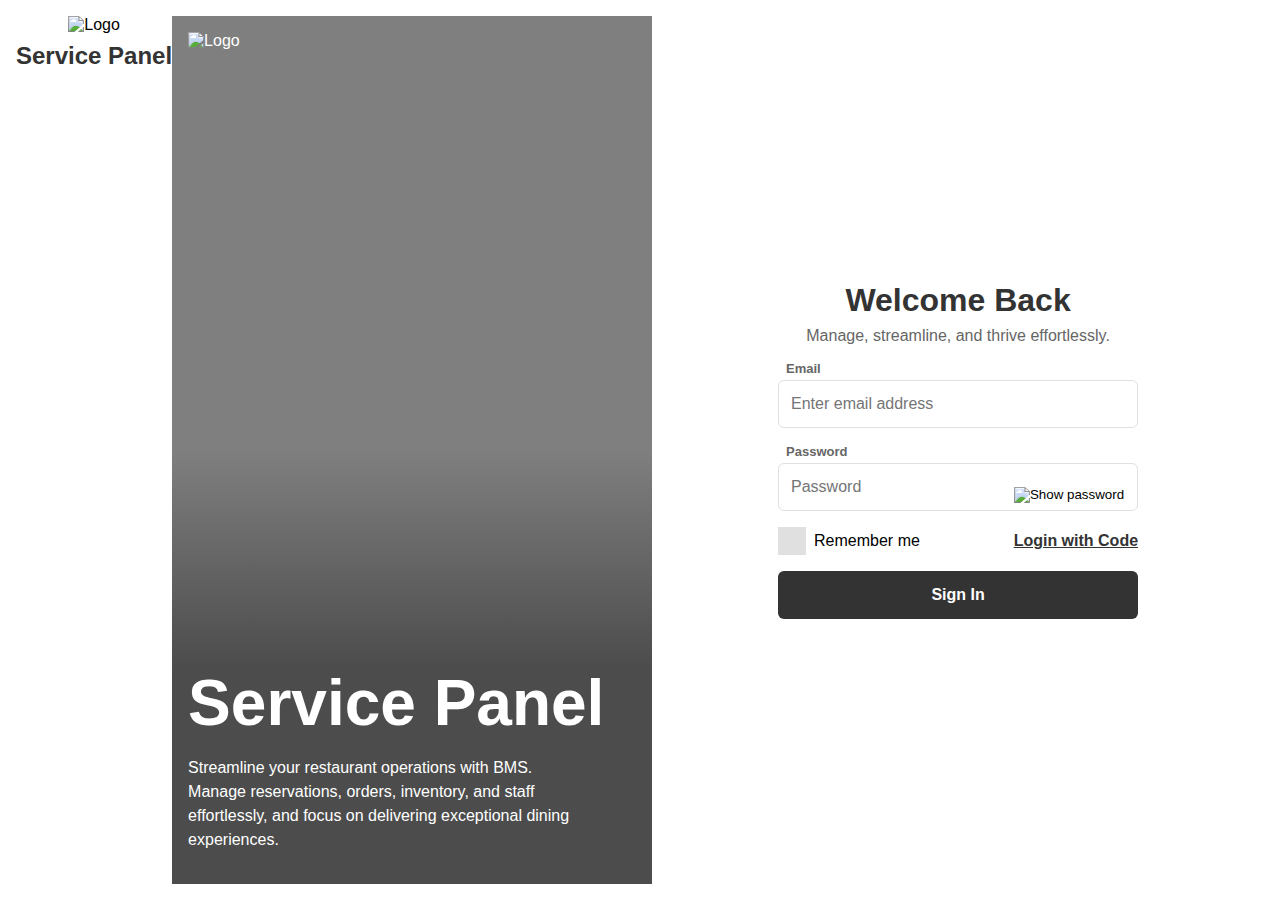
==== LandscapeRight.html @ 693b1623 "first commit" ====
<!DOCTYPE html>
<html lang="en">
<head>
  <meta charset="UTF-8" />
  <meta name="viewport" content="width=device-width, initial-scale=1.0" />
  <title>Service Panels</title>
  <meta name="description" content="Next.js 14+ starter template with app router, shadcn/ui, typesafe env, icons and configs setup." />
  <meta name="author" content="redpangilinan" />
  <meta name="keywords" content="Next.js,React,Tailwind CSS,Radix UI,shadcn/ui" />
  <style>
    /* Reset and base styles */
    * { box-sizing: border-box; }
    body, html { margin: 0; padding: 0; height: 100%; font-family: sans-serif; }
    
    /* Container and layout */
    .container {
      display: flex;
      flex-direction: column;
      min-height: 100vh;
    }
    .main {
      display: flex;
      flex: 1;
      flex-wrap: wrap;
      padding: 16px;
    }
    
    /* Left panel (hidden on small screens) */
    .left-panel {
      position: relative;
      width: 25%;
      min-width: 480px;
      padding: 16px;
      display: none;
    }
    @media (min-width: 1024px) {
      .left-panel { display: block; }
    }
    .left-panel .bg-image {
      position: absolute;
      top: 0; left: 0; right: 0; bottom: 0;
      background-image: url('https://s3-alpha-sig.figma.com/img/97c5/77dd/b047dd3c09ed673e80bc7a6d07bed063?Expires=1741564800&Key-Pair-Id=APKAQ4GOSFWCW27IBOMQ&Signature=c7G-LRN-ZdwgHk4t4mlU~hClSFddpnOcepvluPiXgTcbZIr4cklk1uAc0u19thuNi0K7VDoh1sBq3-95n6tPH~FeC~CImN7WrcaZ4y-pu20ghNlCPO3Jq3TqwvpkqoUMoCL6dBlVlsEAbtW9uYc7y~DEndkeI49yYvHRLaR2yMviluIhTLXU~gF5eKoXYi7ViyEzBsHYURfd3hZkHjxQRnItXeL31wN-jg6tGcCryGf5E9j9PYkc2al6fCykIokTj5HvSB~PmwtB0USacOVBNAk5KGDyvrm860fCeUlfwVsGckpecmJ4gHY62vZ4MejG2GPoiy~V79IN2oT0rC5D7A__');
      background-size: cover;
      background-position: center;
      z-index: 0;
    }
    .left-panel .gradient-overlay {
      position: absolute;
      bottom: 0;
      left: 0;
      right: 0;
      height: 50%;
      background: linear-gradient(180deg, rgba(0,0,0,0) 0%, #000 50%, #000 100%);
      opacity: 0.4;
      z-index: 10;
    }
    /* A semi‐transparent overlay similar to “bg-signIn” */
    .left-panel .overlay {
      position: absolute;
      top: 0; left: 0; right: 0; bottom: 0;
      background: rgba(0,0,0,0.5);
      z-index: 5;
    }
    .left-panel .content {
      position: relative;
      z-index: 20;
      height: 100%;
      display: flex;
      flex-direction: column;
      justify-content: space-between;
      color: white;
    }
    .left-panel .content .logo img {
      height: 40px;
    }
    .left-panel .content h1 {
      font-size: 64px;
      margin: 0 0 16px;
    }
    .left-panel .content p {
      font-size: 16px;
      line-height: 24px;
      max-width: 400px;
    }
    
    /* Mobile header (visible on small screens) */
    .mobile-header {
      display: flex;
      flex-direction: column;
      align-items: center;
      margin-bottom: 20px;
    }
    .mobile-header img {
      width: auto;
      max-width: 160px;
      height: auto;
    }
    .mobile-header h2 {
      font-size: 24px;
      font-weight: bold;
      margin: 8px 0 0;
      color: #333;
    }
    
    /* Right panel (login form) */
    .right-panel {
      flex: 1;
      display: flex;
      align-items: center;
      justify-content: center;
      padding: 16px;
    }
    .login-container {
      width: 100%;
      max-width: 360px;
    }
    .login-container .text-center h2 {
      font-size: 32px;
      font-weight: bold;
      margin: 0;
      color: #333;
      text-align: center;
    }
    .login-container .text-center p {
      font-size: 16px;
      color: #666;
      margin-top: 8px;
      text-align: center;
    }
    .login-container form {
      margin-top: 16px;
    }
    .login-container label {
      display: block;
      font-size: 13px;
      font-weight: bold;
      margin-bottom: 4px;
      color: #666;
      padding: 0 8px;
    }
    .login-container input[type="email"],
    .login-container input[type="password"] {
      width: 100%;
      height: 48px;
      padding: 8px 12px;
      border: 1px solid #e0e0e0;
      border-radius: 6px;
      font-size: 16px;
      margin-bottom: 16px;
    }
    .login-container .input-group {
      position: relative;
    }
    .login-container .input-group button {
      position: absolute;
      right: 8px;
      top: 50%;
      transform: translateY(-50%);
      background: transparent;
      border: none;
      cursor: pointer;
    }
    .login-container .options {
      display: flex;
      justify-content: space-between;
      align-items: center;
      margin-bottom: 16px;
    }
    .login-container .options .remember {
      display: flex;
      align-items: center;
      cursor: pointer;
    }
    .login-container .options .remember .checkbox {
      width: 28px;
      height: 28px;
      background: #e0e0e0;
      margin-right: 8px;
    }
    .login-container .options a {
      font-size: 16px;
      font-weight: bold;
      text-decoration: underline;
      color: #333;
      cursor: pointer;
    }
    .login-container button[type="submit"] {
      width: 100%;
      height: 48px;
      border: none;
      border-radius: 6px;
      background: #333;
      color: #fff;
      font-size: 16px;
      font-weight: bold;
      cursor: pointer;
    }
    button[disabled] {
      background: #ccc;
      color: #888;
      cursor: not-allowed;
    }
  </style>
</head>
<body>
  <div class="container">
    <main class="main">
      <!-- Mobile header (visible on smaller screens) -->
      <div class="mobile-header">
        <img src="logo.svg" alt="Logo" />
        <h2>Service Panel</h2>
      </div>
      
      <!-- Left panel (only visible on larger screens) -->
      <div class="left-panel">
        <div class="bg-image"></div>
        <div class="gradient-overlay"></div>
        <div class="overlay"></div>
        <div class="content">
          <div class="logo">
            <img src="logo.png" alt="Logo" />
          </div>
          <div>
            <h1>Service Panel</h1>
            <p>Streamline your restaurant operations with BMS. Manage reservations, orders, inventory, and staff effortlessly, and focus on delivering exceptional dining experiences.</p>
          </div>
        </div>
      </div>
      
      <!-- Right panel with login form -->
      <div class="right-panel">
        <div class="login-container">
          <div class="text-center">
            <h2>Welcome Back</h2>
            <p>Manage, streamline, and thrive effortlessly.</p>
          </div>
          <form>
            <div>
              <label for="email">Email</label>
              <input type="email" id="email" placeholder="Enter email address" required>
            </div>
            <div>
              <label for="password">Password</label>
              <div class="input-group">
                <input type="password" id="password" placeholder="Password" required autocomplete="new-password">
                <button type="button">
                  <img src="eye.svg" alt="Show password" width="24" height="24">
                </button>
              </div>
            </div>
            <div class="options">
              <div class="remember">
                <div class="checkbox"></div>
                <span>Remember me</span>
              </div>
              <a href="#">Login with Code</a>
            </div>
            <button type="submit" disabled>Sign In</button>
          </form>
        </div>
      </div>
      
    </main>
  </div>
</body>
</html>
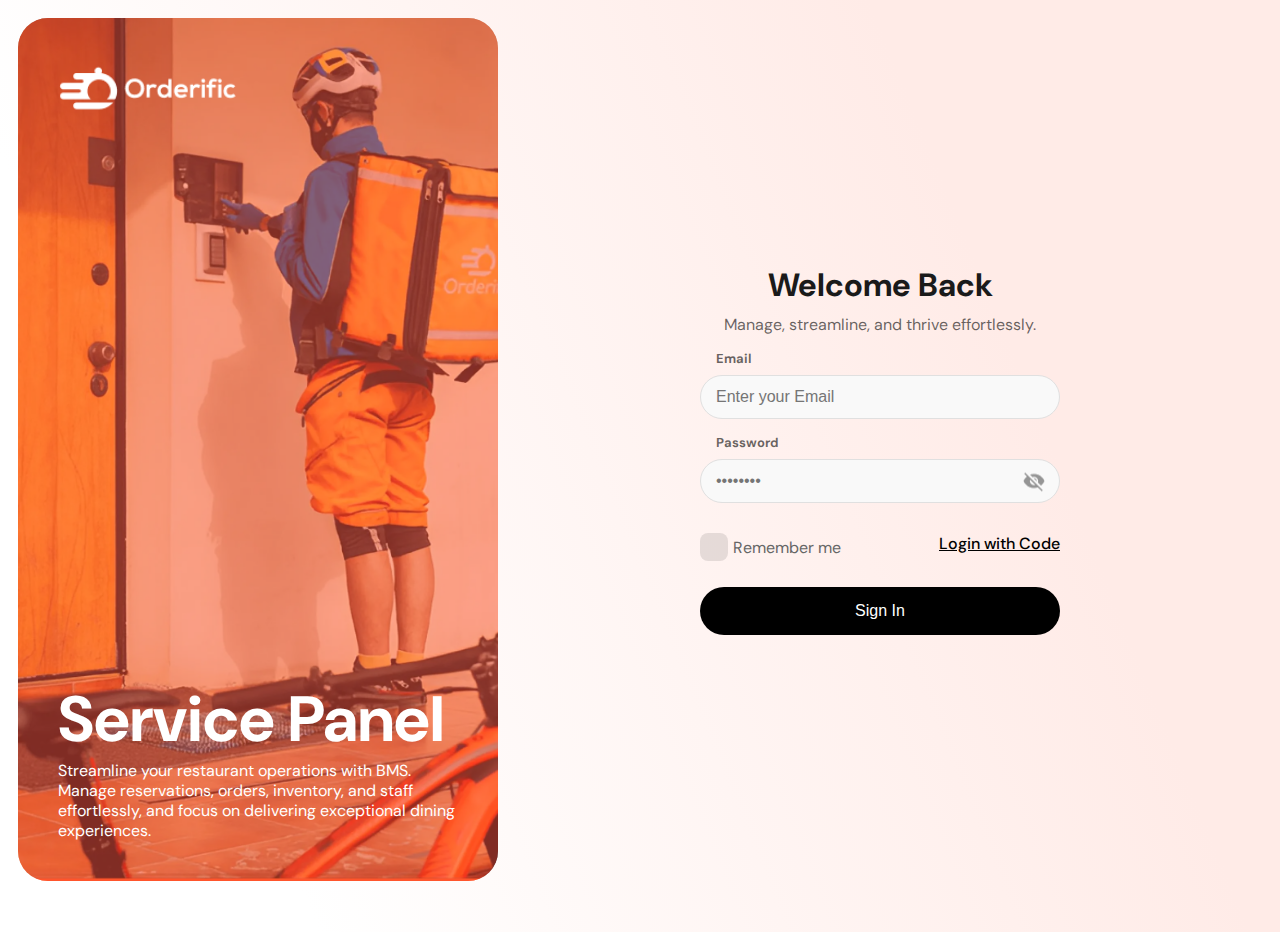
==== commit d01e834f: "first commit" ====
--- a/LandscapeRight.html
+++ b/LandscapeRight.html
@@ -1,266 +1,69 @@
-<!DOCTYPE html>
-<html lang="en">
+
+<!doctype html>
+<html>
 <head>
-  <meta charset="UTF-8" />
-  <meta name="viewport" content="width=device-width, initial-scale=1.0" />
-  <title>Service Panels</title>
-  <meta name="description" content="Next.js 14+ starter template with app router, shadcn/ui, typesafe env, icons and configs setup." />
-  <meta name="author" content="redpangilinan" />
-  <meta name="keywords" content="Next.js,React,Tailwind CSS,Radix UI,shadcn/ui" />
-  <style>
-    /* Reset and base styles */
-    * { box-sizing: border-box; }
-    body, html { margin: 0; padding: 0; height: 100%; font-family: sans-serif; }
-    
-    /* Container and layout */
-    .container {
-      display: flex;
-      flex-direction: column;
-      min-height: 100vh;
-    }
-    .main {
-      display: flex;
-      flex: 1;
-      flex-wrap: wrap;
-      padding: 16px;
-    }
-    
-    /* Left panel (hidden on small screens) */
-    .left-panel {
-      position: relative;
-      width: 25%;
-      min-width: 480px;
-      padding: 16px;
-      display: none;
-    }
-    @media (min-width: 1024px) {
-      .left-panel { display: block; }
-    }
-    .left-panel .bg-image {
-      position: absolute;
-      top: 0; left: 0; right: 0; bottom: 0;
-      background-image: url('https://s3-alpha-sig.figma.com/img/97c5/77dd/b047dd3c09ed673e80bc7a6d07bed063?Expires=1741564800&Key-Pair-Id=APKAQ4GOSFWCW27IBOMQ&Signature=c7G-LRN-ZdwgHk4t4mlU~hClSFddpnOcepvluPiXgTcbZIr4cklk1uAc0u19thuNi0K7VDoh1sBq3-95n6tPH~FeC~CImN7WrcaZ4y-pu20ghNlCPO3Jq3TqwvpkqoUMoCL6dBlVlsEAbtW9uYc7y~DEndkeI49yYvHRLaR2yMviluIhTLXU~gF5eKoXYi7ViyEzBsHYURfd3hZkHjxQRnItXeL31wN-jg6tGcCryGf5E9j9PYkc2al6fCykIokTj5HvSB~PmwtB0USacOVBNAk5KGDyvrm860fCeUlfwVsGckpecmJ4gHY62vZ4MejG2GPoiy~V79IN2oT0rC5D7A__');
-      background-size: cover;
-      background-position: center;
-      z-index: 0;
-    }
-    .left-panel .gradient-overlay {
-      position: absolute;
-      bottom: 0;
-      left: 0;
-      right: 0;
-      height: 50%;
-      background: linear-gradient(180deg, rgba(0,0,0,0) 0%, #000 50%, #000 100%);
-      opacity: 0.4;
-      z-index: 10;
-    }
-    /* A semi‐transparent overlay similar to “bg-signIn” */
-    .left-panel .overlay {
-      position: absolute;
-      top: 0; left: 0; right: 0; bottom: 0;
-      background: rgba(0,0,0,0.5);
-      z-index: 5;
-    }
-    .left-panel .content {
-      position: relative;
-      z-index: 20;
-      height: 100%;
-      display: flex;
-      flex-direction: column;
-      justify-content: space-between;
-      color: white;
-    }
-    .left-panel .content .logo img {
-      height: 40px;
-    }
-    .left-panel .content h1 {
-      font-size: 64px;
-      margin: 0 0 16px;
-    }
-    .left-panel .content p {
-      font-size: 16px;
-      line-height: 24px;
-      max-width: 400px;
-    }
-    
-    /* Mobile header (visible on small screens) */
-    .mobile-header {
-      display: flex;
-      flex-direction: column;
-      align-items: center;
-      margin-bottom: 20px;
-    }
-    .mobile-header img {
-      width: auto;
-      max-width: 160px;
-      height: auto;
-    }
-    .mobile-header h2 {
-      font-size: 24px;
-      font-weight: bold;
-      margin: 8px 0 0;
-      color: #333;
-    }
-    
-    /* Right panel (login form) */
-    .right-panel {
-      flex: 1;
-      display: flex;
-      align-items: center;
-      justify-content: center;
-      padding: 16px;
-    }
-    .login-container {
-      width: 100%;
-      max-width: 360px;
-    }
-    .login-container .text-center h2 {
-      font-size: 32px;
-      font-weight: bold;
-      margin: 0;
-      color: #333;
-      text-align: center;
-    }
-    .login-container .text-center p {
-      font-size: 16px;
-      color: #666;
-      margin-top: 8px;
-      text-align: center;
-    }
-    .login-container form {
-      margin-top: 16px;
-    }
-    .login-container label {
-      display: block;
-      font-size: 13px;
-      font-weight: bold;
-      margin-bottom: 4px;
-      color: #666;
-      padding: 0 8px;
-    }
-    .login-container input[type="email"],
-    .login-container input[type="password"] {
-      width: 100%;
-      height: 48px;
-      padding: 8px 12px;
-      border: 1px solid #e0e0e0;
-      border-radius: 6px;
-      font-size: 16px;
-      margin-bottom: 16px;
-    }
-    .login-container .input-group {
-      position: relative;
-    }
-    .login-container .input-group button {
-      position: absolute;
-      right: 8px;
-      top: 50%;
-      transform: translateY(-50%);
-      background: transparent;
-      border: none;
-      cursor: pointer;
-    }
-    .login-container .options {
-      display: flex;
-      justify-content: space-between;
-      align-items: center;
-      margin-bottom: 16px;
-    }
-    .login-container .options .remember {
-      display: flex;
-      align-items: center;
-      cursor: pointer;
-    }
-    .login-container .options .remember .checkbox {
-      width: 28px;
-      height: 28px;
-      background: #e0e0e0;
-      margin-right: 8px;
-    }
-    .login-container .options a {
-      font-size: 16px;
-      font-weight: bold;
-      text-decoration: underline;
-      color: #333;
-      cursor: pointer;
-    }
-    .login-container button[type="submit"] {
-      width: 100%;
-      height: 48px;
-      border: none;
-      border-radius: 6px;
-      background: #333;
-      color: #fff;
-      font-size: 16px;
-      font-weight: bold;
-      cursor: pointer;
-    }
-    button[disabled] {
-      background: #ccc;
-      color: #888;
-      cursor: not-allowed;
-    }
-  </style>
+    <meta charset="UTF-8">
+    <meta name="viewport" content="width=device-width, initial-scale=1.0">
+    <link rel="stylesheet" type="text/css" href="landscaperight.css">
+    <link rel="preconnect" href="https://fonts.googleapis.com">
+    <link rel="preconnect" href="https://fonts.gstatic.com" crossorigin>
+    <link href="https://fonts.googleapis.com/css2?family=DM+Sans:ital,opsz,wght@0,9..40,100..1000;1,9..40,100..1000&display=swap" rel="stylesheet">
 </head>
 <body>
-  <div class="container">
-    <main class="main">
-      <!-- Mobile header (visible on smaller screens) -->
-      <div class="mobile-header">
-        <img src="logo.svg" alt="Logo" />
-        <h2>Service Panel</h2>
-      </div>
-      
-      <!-- Left panel (only visible on larger screens) -->
-      <div class="left-panel">
-        <div class="bg-image"></div>
-        <div class="gradient-overlay"></div>
-        <div class="overlay"></div>
-        <div class="content">
-          <div class="logo">
-            <img src="logo.png" alt="Logo" />
-          </div>
-          <div>
-            <h1>Service Panel</h1>
-            <p>Streamline your restaurant operations with BMS. Manage reservations, orders, inventory, and staff effortlessly, and focus on delivering exceptional dining experiences.</p>
-          </div>
-        </div>
-      </div>
-      
-      <!-- Right panel with login form -->
-      <div class="right-panel">
-        <div class="login-container">
-          <div class="text-center">
-            <h2>Welcome Back</h2>
-            <p>Manage, streamline, and thrive effortlessly.</p>
-          </div>
-          <form>
-            <div>
-              <label for="email">Email</label>
-              <input type="email" id="email" placeholder="Enter email address" required>
-            </div>
-            <div>
-              <label for="password">Password</label>
-              <div class="input-group">
-                <input type="password" id="password" placeholder="Password" required autocomplete="new-password">
-                <button type="button">
-                  <img src="eye.svg" alt="Show password" width="24" height="24">
-                </button>
-              </div>
-            </div>
-            <div class="options">
-              <div class="remember">
-                <div class="checkbox"></div>
-                <span>Remember me</span>
-              </div>
-              <a href="#">Login with Code</a>
-            </div>
-            <button type="submit" disabled>Sign In</button>
-          </form>
-        </div>
-      </div>
-      
-    </main>
-  </div>
+    <div class="main-container">
+       <div class="logo2"> <img  src="First.png" alt="logo2" class="lg"><img src="second.png" alt="brand"></div>
+       <b class="panel">Service Panel</b>
+        <table class="table-container">
+            <tr class="table-row">
+                <!-- Left side image section -->
+                <td class="parent-imgsec">
+                    <div class="left-side">
+                        <img class="logo" src="third.png" alt="logo">
+                        
+                        <h2 class="text-title">Service Panel</h2>
+                        <p class="text">Streamline your restaurant operations with BMS. Manage reservations, orders, inventory, and staff effortlessly, and focus on delivering exceptional dining experiences.</p>
+                    </div>
+                </td>
+                <!-- Right side form -->
+                <td class="parent-form">
+                    <div class="right-side">
+                        <h3>Welcome Back</h3>
+                        <p class="subtitle">Manage, streamline, and thrive effortlessly.</p>
+                        <form action="OTP.html" method="post">
+                            <label class="label1">Email</label>
+                            <input type="email" placeholder="Enter your Email" required><br>
+                            <label class="label1">Password</label>
+                            <div class="password-container">
+                                <input type="password" placeholder="••••••••" required>
+                                <span><img class="eye-icon" src="eye-icon1.png"></span>
+                            </div>
+                            <div class="form-options">
+                                <label class="Remember">
+                                    <input class="check" type="checkbox" name="rememberMe"> Remember me
+                                </label>
+                                <a href="#" class="underline">Login with Code</a>
+                            </div>
+                            <button type="submit" name="submit">Sign In</button>
+                        </form>
+                    </div>
+                </td>
+            </tr>
+        </table>
+    </div>
+
+
+    <!-- js for password toggle  -->
+     <script>
+    const eyeIcon = document.querySelector('.eye-icon');
+const passwordInput = document.querySelector('.password-container input');
+
+eyeIcon.onmousedown = () => passwordInput.type = 'text';
+eyeIcon.onmouseup = () => passwordInput.type = 'password';
+eyeIcon.onmouseleave = () => passwordInput.type = 'password';
+
+// For touch devices
+eyeIcon.ontouchstart = () => passwordInput.type = 'text';
+eyeIcon.ontouchend = () => passwordInput.type = 'password';
+</script>
 </body>
-</html>
+</html>--- a/landscaperight.css
+++ b/landscaperight.css
@@ -0,0 +1,427 @@
+* {
+  margin: 0;
+  padding: 0;
+  box-sizing: border-box;
+}
+
+body {
+  font-family: "DM Sans", sans-serif;
+  font-optical-sizing: auto;
+  font-style: normal;
+  background: linear-gradient(67.75deg, #FFFFFF 19.18%, #FFEBE7 75.31%);
+  width: 100%;
+  min-height: 100vh;
+  overflow-x: hidden;
+  display: flex;
+  justify-content: space-between;
+  flex-direction: column;
+  flex-wrap: nowrap;
+}
+
+.main-container {
+  padding: 16px;
+}
+
+.table-container {
+  width: 100%;
+  min-height: 100vh;
+  overflow: hidden;
+}
+
+.table-row {
+  display: grid;
+  grid-template-columns: 0.6fr 2fr;
+  gap: 0;
+  border-radius: 30px;
+  grid-template-rows: auto;
+  min-height: fit-content;
+}
+.parent-imgsec {
+  background-image: url('background.png');
+  background-size: cover;
+  position: relative;
+  padding: 40px;
+  border-radius: 30px;
+  background-color: #ff5524;
+  width: 480px;
+  max-width: 100%;
+  min-height:fit-content;
+}
+
+.parent-imgsec::before {
+  content: '';
+  position: absolute;
+  border-radius: 30px;
+  top: 0;
+  left: 0;
+  width: 480px;
+  height: 100%;
+  background: rgba(255, 86, 52, 0.5);
+  z-index: 1;
+}
+
+.left-side {
+  position: relative;
+  z-index: 5;
+  display: flex;
+  flex-direction: column;
+  color: rgba(255, 255, 255, 1);
+  min-height: 100%;
+}
+
+
+
+.logo {
+  width: 180px;
+}
+
+.text-title {
+  font-size: 64px;
+  font-weight: 700;
+  margin-top: 140%;
+}
+
+.text {
+  font-size: 16px;
+  line-height: 20px;
+  color: rgba(255, 255, 255, 1);
+}
+
+.parent-form {
+  
+  align-content: center;
+  color: rgba(255, 255, 255, 1);
+  min-height: 100%;
+  justify-content: center;
+  width: 100%;
+  display: flex; /* or any layout that puts children side by side */
+  flex-direction: row;
+  align-items: center;
+}
+
+.right-side {
+  display: flex;
+  flex-direction: column;
+  gap: 8px;
+  max-width: 360px;
+  width: 100%;
+  
+}
+
+.right-side h3 {
+  font-size: 32px;
+  font-weight: 700;
+  color: #1A1A1A;
+  text-align: center;
+}
+.underline {
+  @apply underline;
+}
+.subtitle {
+  font-size: 16px;
+  color: rgba(0, 0, 0, 0.6);
+  margin-bottom: 8px;
+  text-align: center;
+}
+
+.label1 {
+  font-size: 13px;
+  line-height: 16px;
+  color: rgba(0, 0, 0, 0.6);
+  margin-bottom: 8px;
+  display: block;
+  font-weight: 700;
+  padding-left: 16px;
+}
+
+.right-side input[type="email"],
+.right-side input[type="password"],
+.right-side input[type="text"] {
+  width: 100%;
+  padding: 12px 15px;
+  border: 1px solid #E0E0E0;
+  border-radius: 25px;
+  font-size: 1rem;
+  background-color: #F9F9F9;
+  margin-bottom: 16px;
+  margin-top: 0px;
+}
+
+.password-container {
+  position: relative;
+}
+
+.eye-icon {
+  position: absolute;
+  right: 15px;
+  top: 23px;
+  transform: translateY(-50%);
+  color: #666;
+  cursor: pointer;
+}
+
+.form-options {
+  display: flex;
+  justify-content: space-between;
+  /* margin-bottom: 14px; */
+  font-size: 16px;
+  margin-top: 14px;
+}
+
+.form-options label {
+  display: flex;
+  align-items: center;
+  gap: 5px;
+  color: #666;
+}
+
+.form-options a {
+  color: rgba(0, 0, 0, 1);
+  text-decoration: underline;
+  font-size: 16px;
+  font-weight: 500;
+}
+
+.Remember {
+  color: rgba(0, 0, 0, 1);
+  padding-left: 0px;
+  font-size: 16px;
+  color: rgba(0, 0, 0, 0.6);
+}
+
+.right-side input[type="checkbox"] {
+  appearance: none;
+  border-radius: 8px;
+  border: none;
+  width: 28px;
+  height: 28px;
+  background-color: rgba(0, 0, 0, 0.1);
+  cursor:progress;
+  position: relative;
+}
+
+.form-options a:hover {
+  text-decoration: underline;
+}
+
+.right-side button {
+  background-color: rgba(0, 0, 0, 1);
+  color: rgba(255, 255, 255, 1);
+  padding-left: 32px;
+  padding-right: 32px;
+  border: none;
+  border-radius: 25px;
+  font-size: 16px;
+  line-height: 24px;
+  font-weight: 500;
+  cursor: pointer;
+  transition: background-color 0.3s;
+  text-align: center;
+  width: 100%;
+  margin-top: 26px;
+  height: 48px;
+}
+
+.right-side button:hover {
+  background-color: rgba(0, 0, 0, 0.05);
+  color: rgba(0, 0, 0, 0.4);
+}
+
+.logo2 {
+  display: none;
+}
+
+.panel {
+  display: none;
+}
+
+/* cehck box */
+.right-side input[type="checkbox"]:checked::after {
+  content: '✔';
+  position: absolute;
+  left: 8px;
+  top: 4px;
+  font-size: 16px;
+  color: #000;
+}
+.right-side input[type="checkbox"]:checked {
+  background-color: #4CAF50;
+}
+
+@media (max-width: 1024px) {
+  .main-container {
+      max-width: 100vw;
+      /* background: linear-gradient(33.85deg, #FDE8E4 37.88%, #ECECEC 73.61%); */
+      height: 100vh;
+      padding-left: 48px;
+      padding-right: 48px;
+  }
+
+  .table-container {
+      height: auto;
+  }
+
+  .table-row {
+      grid-template-columns: 1fr;
+      grid-template-rows: auto auto;
+      height: 95vh;
+      border-radius: 20px;
+      justify-items: center;
+      align-items: center;
+  }
+
+  .parent-imgsec {
+      padding: 20px;
+      border-radius: 20px 20px 0 0;
+      min-height: 300px;
+      height: 95vh;
+      background-size: cover;
+      background-position: center;
+      display: none;
+  }
+
+  .parent-imgsec::before {
+      border-radius: 20px 20px 0 0;
+      display: none;
+      height: 95vh;
+  }
+
+  .left-side {
+      align-items: center;
+      text-align: center;
+  }
+
+  .logo {
+      width: 120px;
+  }
+
+  .logo2 {
+      display: flex;
+      align-items: center;
+      gap: 2px;
+      text-align: center;
+      flex-wrap: nowrap;
+      position: absolute;
+      left: 49%;
+      transform: translateX(-50%);
+      grid-template-columns: 1fr;
+  }
+
+  .logo2 img {
+      display: block;
+  }
+
+  .panel {
+      display: block;
+      font-size: 32px;
+      color: #1A1A1A;
+      font-weight: 600;
+      position: absolute;
+      left: 50%;
+      transform: translateX(-50%);
+      grid-template-columns: 1fr;
+      margin-top: 58px;
+  }
+
+  .text-title {
+      font-size: 36px;
+      margin-top: 20px;
+  }
+
+  .text {
+      font-size: 0.9rem;
+  }
+
+  .parent-form {
+      padding-left: 20px;
+      padding-right: 20px;
+      border-radius: 0 0 20px 20px;
+      /* background: linear-gradient(33.85deg, #FDE8E4 37.88%, #ECECEC 73.61%); */
+      position: absolute;
+      top: 50%;
+      transform: translateY(-50%);
+      /* width: 61%; */
+  }
+
+  .right-side {
+      max-width: 360px;
+      padding: 0 10px;
+      margin-left: 0px;
+  }
+
+  .right-side h3 {
+      font-size: 1.5rem;
+  }
+
+  .subtitle {
+      font-size: 14px;
+  }
+
+  .right-side input[type="email"],
+  .right-side input[type="password"],
+  .right-side input[type="text"] {
+      padding: 10px 12px;
+      font-size: 0.9rem;
+  }
+
+  .right-side button {
+      padding: 10px;
+      font-size: 0.9rem;
+  }
+
+  .eye-icon {
+      top: 20px;
+  }
+}
+
+/* Media Query for Very Small Screens (max-width: 480px) */
+@media (max-width: 480px) {
+  .main-container {
+      max-width: 100vw;
+      padding: 16px;
+      /* background: linear-gradient(33.85deg, #FDE8E4 37.88%, #ECECEC 73.61%); */
+  }
+
+  .parent-imgsec {
+      height: 250px;
+      display: none;
+  }
+
+  .parent-form {
+      width: 100%;
+  }
+
+  .logo2 {
+      left: 47%;
+      height: 42px;
+      overflow: hidden;
+  }
+
+  .logo2 img {
+      display: block;
+  }
+
+  .lg {
+      height: 40px;
+      width: auto;
+  }
+
+  .right-side h3 {
+      font-size: 1.3rem;
+  }
+
+  .subtitle {
+      font-size: 12px;
+  }
+
+  .panel {
+      font-size: 18px;
+      margin-top: 40px;
+  }
+}
+
+@media (min-resolution: 1dpi) {
+  .main-container {
+      transform: scale(1);
+  }
+}